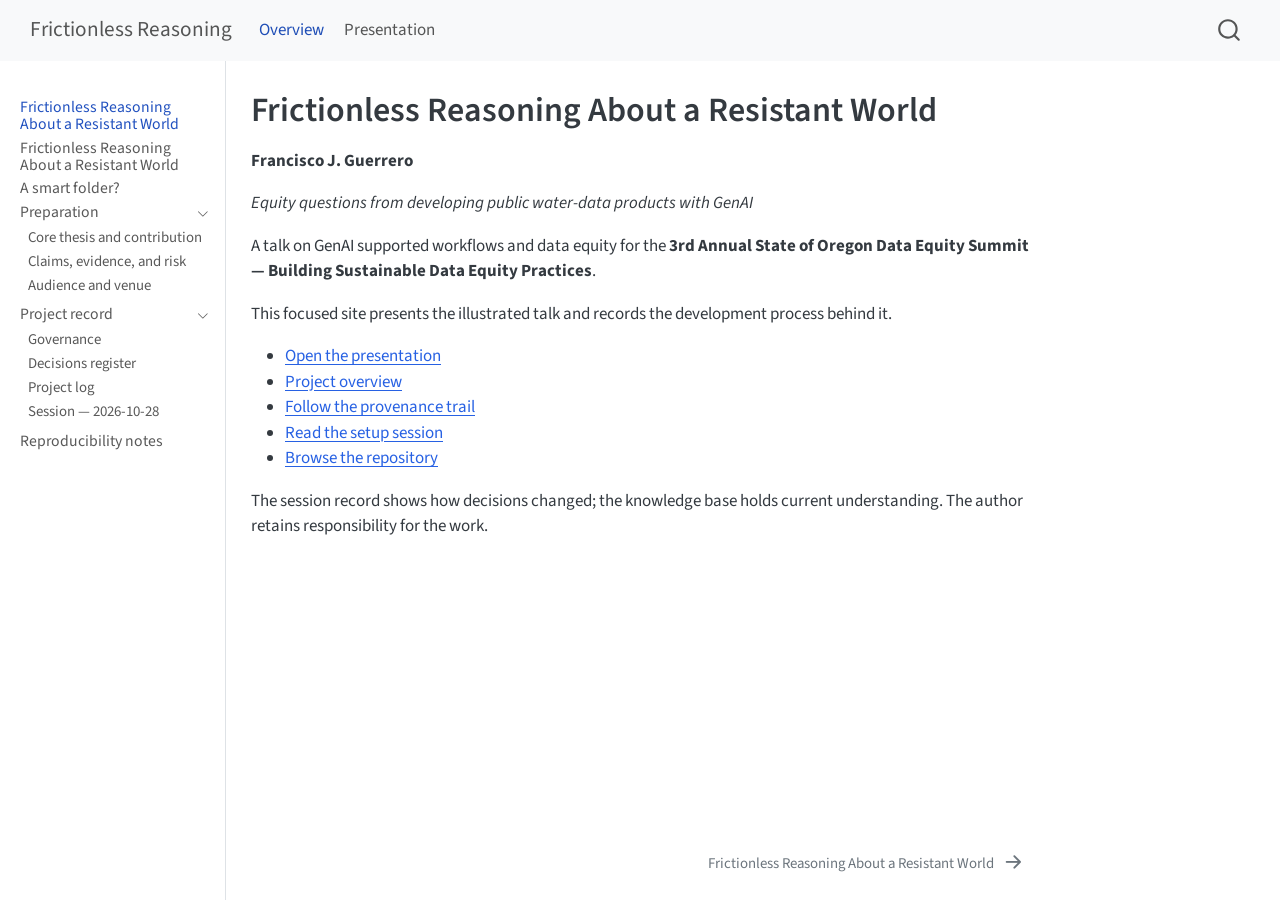
==== index.html @ cc3e52ff "Built site for gh-pages" ====
<!DOCTYPE html>
<html xmlns="http://www.w3.org/1999/xhtml" lang="en" xml:lang="en"><head>

<meta charset="utf-8">
<meta name="generator" content="quarto-1.10.18">

<meta name="viewport" content="width=device-width, initial-scale=1.0, user-scalable=yes">


<title>Frictionless Reasoning About a Resistant World – Frictionless Reasoning</title>
<style>
/* Default styles provided by pandoc.
** See https://pandoc.org/MANUAL.html#variables-for-html for config info.
*/
span.smallcaps{font-variant: small-caps;}
div.columns{display: flex; gap: 1.5em;}
div.column{flex: auto;}
@media screen {
div.columns{gap: min(4vw, 1.5em);}
div.column{overflow-x: auto;}
}
div.hanging-indent{margin-left: 1.5em; text-indent: -1.5em;}
ul.task-list{list-style: none;}
ul.task-list li input[type="checkbox"] {
  width: 0.8em;
  margin: 0 0.8em 0.2em -1em; /* quarto-specific, see https://github.com/quarto-dev/quarto-cli/issues/4556 */ 
  vertical-align: middle;
}
</style>


<script src="site_libs/quarto-nav/quarto-nav.js"></script>
<script src="site_libs/quarto-nav/headroom.min.js"></script>
<script src="site_libs/clipboard/clipboard.min.js"></script>
<script src="site_libs/quarto-search/autocomplete.umd.js"></script>
<script src="site_libs/quarto-search/fuse.min.js"></script>
<script src="site_libs/quarto-search/quarto-search.js"></script>
<meta name="quarto:offset" content="./">
<link href="./artifacts/talk/deck.html" rel="next">
<script src="site_libs/quarto-html/quarto.js" type="module"></script>
<script src="site_libs/quarto-html/tabsets/tabsets.js" type="module"></script>
<script src="site_libs/quarto-html/popper.min.js"></script>
<script src="site_libs/quarto-html/tippy.umd.min.js"></script>
<script src="site_libs/quarto-html/anchor.min.js"></script>
<link href="site_libs/quarto-html/tippy.css" rel="stylesheet">
<link href="site_libs/quarto-html/quarto-syntax-highlighting-64a204ab8560d761af7679ceaba22944.css" rel="stylesheet" id="quarto-text-highlighting-styles">
<script src="site_libs/bootstrap/bootstrap.min.js"></script>
<link href="site_libs/bootstrap/bootstrap-icons.css" rel="stylesheet">
<link href="site_libs/bootstrap/bootstrap-4e663f3a4ff1a491e18bd6a28adf0390.min.css" rel="stylesheet" append-hash="true" id="quarto-bootstrap" data-mode="light">
<script id="quarto-search-options" type="application/json">{
  "location": "navbar",
  "copy-button": false,
  "collapse-after": 3,
  "panel-placement": "end",
  "type": "overlay",
  "limit": 50,
  "keyboard-shortcut": [
    "f",
    "/",
    "s"
  ],
  "show-item-context": false,
  "language": {
    "search-no-results-text": "No results",
    "search-matching-documents-text": "matching documents",
    "search-copy-link-title": "Copy link to search",
    "search-hide-matches-text": "Hide additional matches",
    "search-more-match-text": "more match in this document",
    "search-more-matches-text": "more matches in this document",
    "search-clear-button-title": "Clear",
    "search-text-placeholder": "",
    "search-detached-cancel-button-title": "Cancel",
    "search-submit-button-title": "Submit",
    "search-label": "Search"
  }
}</script>


</head>

<body class="nav-sidebar docked nav-fixed quarto-light">

<div id="quarto-search-results"></div>
  <header id="quarto-header" class="headroom fixed-top">
    <nav class="navbar navbar-expand-lg " data-bs-theme="dark">
      <div class="navbar-container container-fluid">
      <div class="navbar-brand-container mx-auto">
    <a class="navbar-brand" href="./index.html">
    <span class="navbar-title">Frictionless Reasoning</span>
    </a>
  </div>
            <div id="quarto-search" class="" title="Search"></div>
          <button class="navbar-toggler" type="button" data-bs-toggle="collapse" data-bs-target="#navbarCollapse" aria-controls="navbarCollapse" role="menu" aria-expanded="false" aria-label="Toggle navigation" onclick="if (window.quartoToggleHeadroom) { window.quartoToggleHeadroom(); }">
  <span class="navbar-toggler-icon"></span>
</button>
          <div class="collapse navbar-collapse" id="navbarCollapse">
            <ul class="navbar-nav navbar-nav-scroll me-auto">
  <li class="nav-item">
    <a class="nav-link active" href="./index.html" aria-current="page"> 
<span class="menu-text">Overview</span></a>
  </li>  
  <li class="nav-item">
    <a class="nav-link" href="./artifacts/talk/deck.html"> 
<span class="menu-text">Presentation</span></a>
  </li>  
</ul>
          </div> <!-- /navcollapse -->
            <div class="quarto-navbar-tools">
</div>
      </div> <!-- /container-fluid -->
    </nav>
  <nav class="quarto-secondary-nav">
    <div class="container-fluid d-flex">
      <button type="button" class="quarto-btn-toggle btn" data-bs-toggle="collapse" role="button" data-bs-target=".quarto-sidebar-collapse-item" aria-controls="quarto-sidebar" aria-expanded="false" aria-label="Toggle sidebar navigation" onclick="if (window.quartoToggleHeadroom) { window.quartoToggleHeadroom(); }">
        <i class="bi bi-layout-text-sidebar-reverse"></i>
      </button>
        <nav class="quarto-page-breadcrumbs" aria-label="breadcrumb"><ol class="breadcrumb"><li class="breadcrumb-item"><a href="./index.html">Frictionless Reasoning About a Resistant World</a></li></ol></nav>
        <a class="flex-grow-1" role="navigation" data-bs-toggle="collapse" data-bs-target=".quarto-sidebar-collapse-item" aria-controls="quarto-sidebar" aria-expanded="false" aria-label="Toggle sidebar navigation" onclick="if (window.quartoToggleHeadroom) { window.quartoToggleHeadroom(); }">      
        </a>
    </div>
  </nav>
</header>
<!-- content -->
<div id="quarto-content" class="quarto-container page-columns page-rows-contents page-layout-article page-navbar">
<!-- sidebar -->
  <nav id="quarto-sidebar" class="sidebar collapse collapse-horizontal quarto-sidebar-collapse-item sidebar-navigation docked overflow-auto">
    <div class="sidebar-menu-container"> 
    <ul class="list-unstyled mt-1">
        <li class="sidebar-item">
  <div class="sidebar-item-container"> 
  <a href="./index.html" class="sidebar-item-text sidebar-link active">
 <span class="menu-text">Frictionless Reasoning About a Resistant World</span></a>
  </div>
</li>
        <li class="sidebar-item">
  <div class="sidebar-item-container"> 
  <a href="./artifacts/talk/deck.html" class="sidebar-item-text sidebar-link">
 <span class="menu-text">Frictionless Reasoning About a Resistant World</span></a>
  </div>
</li>
        <li class="sidebar-item">
  <div class="sidebar-item-container"> 
  <a href="./docs/smart-folder.html" class="sidebar-item-text sidebar-link">
 <span class="menu-text">A smart folder?</span></a>
  </div>
</li>
        <li class="sidebar-item sidebar-item-section">
      <div class="sidebar-item-container"> 
            <a class="sidebar-item-text sidebar-link text-start" data-bs-toggle="collapse" data-bs-target="#quarto-sidebar-section-1" role="navigation" aria-expanded="true">
 <span class="menu-text">Preparation</span></a>
          <a class="sidebar-item-toggle text-start" data-bs-toggle="collapse" data-bs-target="#quarto-sidebar-section-1" role="navigation" aria-expanded="true" aria-label="Toggle section">
            <i class="bi bi-chevron-right ms-2"></i>
          </a> 
      </div>
      <ul id="quarto-sidebar-section-1" class="collapse list-unstyled sidebar-section depth1 show">  
          <li class="sidebar-item">
  <div class="sidebar-item-container"> 
  <a href="./knowledge-base/01_core-thesis-and-contribution.html" class="sidebar-item-text sidebar-link">
 <span class="menu-text">Core thesis and contribution</span></a>
  </div>
</li>
          <li class="sidebar-item">
  <div class="sidebar-item-container"> 
  <a href="./knowledge-base/04_claims-evidence-risk-register.html" class="sidebar-item-text sidebar-link">
 <span class="menu-text">Claims, evidence, and risk</span></a>
  </div>
</li>
          <li class="sidebar-item">
  <div class="sidebar-item-container"> 
  <a href="./knowledge-base/08_audience-and-venue.html" class="sidebar-item-text sidebar-link">
 <span class="menu-text">Audience and venue</span></a>
  </div>
</li>
      </ul>
  </li>
        <li class="sidebar-item sidebar-item-section">
      <div class="sidebar-item-container"> 
            <a class="sidebar-item-text sidebar-link text-start" data-bs-toggle="collapse" data-bs-target="#quarto-sidebar-section-2" role="navigation" aria-expanded="true">
 <span class="menu-text">Project record</span></a>
          <a class="sidebar-item-toggle text-start" data-bs-toggle="collapse" data-bs-target="#quarto-sidebar-section-2" role="navigation" aria-expanded="true" aria-label="Toggle section">
            <i class="bi bi-chevron-right ms-2"></i>
          </a> 
      </div>
      <ul id="quarto-sidebar-section-2" class="collapse list-unstyled sidebar-section depth1 show">  
          <li class="sidebar-item">
  <div class="sidebar-item-container"> 
  <a href="./admin/governance.html" class="sidebar-item-text sidebar-link">
 <span class="menu-text">Governance</span></a>
  </div>
</li>
          <li class="sidebar-item">
  <div class="sidebar-item-container"> 
  <a href="./admin/decisions-register.html" class="sidebar-item-text sidebar-link">
 <span class="menu-text">Decisions register</span></a>
  </div>
</li>
          <li class="sidebar-item">
  <div class="sidebar-item-container"> 
  <a href="./admin/project-log.html" class="sidebar-item-text sidebar-link">
 <span class="menu-text">Project log</span></a>
  </div>
</li>
          <li class="sidebar-item">
  <div class="sidebar-item-container"> 
  <a href="./sessions/2026-10-28.html" class="sidebar-item-text sidebar-link">
 <span class="menu-text">Session — 2026-10-28</span></a>
  </div>
</li>
      </ul>
  </li>
        <li class="sidebar-item">
  <div class="sidebar-item-container"> 
  <a href="./docs/reproducibility-notes.html" class="sidebar-item-text sidebar-link">
 <span class="menu-text">Reproducibility notes</span></a>
  </div>
</li>
    </ul>
    </div>
</nav>
<div id="quarto-sidebar-glass" class="quarto-sidebar-collapse-item" data-bs-toggle="collapse" data-bs-target=".quarto-sidebar-collapse-item"></div>
<!-- margin-sidebar -->
    <div id="quarto-margin-sidebar" class="sidebar margin-sidebar zindex-bottom">
        
    </div>
<!-- main -->
<main class="content" id="quarto-document-content">

<header id="title-block-header" class="quarto-title-block default">
<div class="quarto-title">
<h1 class="title">Frictionless Reasoning About a Resistant World</h1>
</div>



<div class="quarto-title-meta">

    
  
    
  </div>
  


</header>


<p><strong>Francisco J. Guerrero</strong></p>
<p><em>Equity questions from developing public water-data products with GenAI</em></p>
<p>A talk on GenAI supported workflows and data equity for the <strong>3rd Annual State of Oregon Data Equity Summit — Building Sustainable Data Equity Practices</strong>.</p>
<p>This focused site presents the illustrated talk and records the development process behind it.</p>
<ul>
<li><a href="./artifacts/talk/deck.html">Open the presentation</a></li>
<li><a href="https://github.com/OregonWater/gen_ai_workflows_data_equity/blob/main/docs/project-overview.md">Project overview</a></li>
<li><a href="./admin/governance.html">Follow the provenance trail</a></li>
<li><a href="https://github.com/OregonWater/gen_ai_workflows_data_equity/blob/main/sessions/2026-10-12.md">Read the setup session</a></li>
<li><a href="https://github.com/OregonWater/gen_ai_workflows_data_equity">Browse the repository</a></li>
</ul>
<p>The session record shows how decisions changed; the knowledge base holds current understanding. The author retains responsibility for the work.</p>



</main> <!-- /main -->
<script id="quarto-html-after-body" type="application/javascript">
  window.document.addEventListener("DOMContentLoaded", function (event) {
    const icon = "";
    const anchorJS = new window.AnchorJS();
    anchorJS.options = {
      placement: 'right',
      icon: icon
    };
    anchorJS.add('.anchored');
    const isCodeAnnotation = (el) => {
      for (const clz of el.classList) {
        if (clz.startsWith('code-annotation-')) {                     
          return true;
        }
      }
      return false;
    }
    const onCopySuccess = function(e) {
      // button target
      const button = e.trigger;
      // don't keep focus
      button.blur();
      // flash "checked"
      button.classList.add('code-copy-button-checked');
      var currentTitle = button.getAttribute("title");
      button.setAttribute("title", "Copied!");
      let tooltip;
      if (window.bootstrap) {
        button.setAttribute("data-bs-toggle", "tooltip");
        button.setAttribute("data-bs-placement", "left");
        button.setAttribute("data-bs-title", "Copied!");
        tooltip = new bootstrap.Tooltip(button, 
          { trigger: "manual", 
            customClass: "code-copy-button-tooltip",
            offset: [0, -8]});
        tooltip.show();    
      }
      setTimeout(function() {
        if (tooltip) {
          tooltip.hide();
          button.removeAttribute("data-bs-title");
          button.removeAttribute("data-bs-toggle");
          button.removeAttribute("data-bs-placement");
        }
        button.setAttribute("title", currentTitle);
        button.classList.remove('code-copy-button-checked');
      }, 1000);
      // clear code selection
      e.clearSelection();
    }
    const getTextToCopy = function(trigger) {
      const outerScaffold = trigger.parentElement.cloneNode(true);
      const codeEl = outerScaffold.querySelector('code');
      for (const childEl of codeEl.children) {
        if (isCodeAnnotation(childEl)) {
          childEl.remove();
        }
      }
      return codeEl.innerText;
    }
    const clipboard = new window.ClipboardJS('.code-copy-button:not([data-in-quarto-modal])', {
      text: getTextToCopy
    });
    clipboard.on('success', onCopySuccess);
    if (window.document.getElementById('quarto-embedded-source-code-modal')) {
      const clipboardModal = new window.ClipboardJS('.code-copy-button[data-in-quarto-modal]', {
        text: getTextToCopy,
        container: window.document.getElementById('quarto-embedded-source-code-modal')
      });
      clipboardModal.on('success', onCopySuccess);
    }
      var localhostRegex = new RegExp(/^(?:http|https):\/\/localhost\:?[0-9]*\//);
      var mailtoRegex = new RegExp(/^mailto:/);
        var filterRegex = new RegExp("https:\/\/oregonwater\.github\.io\/gen_ai_workflows_data_equity\/");
      var isInternal = (href) => {
          return filterRegex.test(href) || localhostRegex.test(href) || mailtoRegex.test(href);
      }
      // Inspect non-navigation links and adorn them if external
     var links = window.document.querySelectorAll('a[href]:not(.nav-link):not(.navbar-brand):not(.toc-action):not(.sidebar-link):not(.sidebar-item-toggle):not(.pagination-link):not(.no-external):not([aria-hidden]):not(.dropdown-item):not(.quarto-navigation-tool):not(.about-link)');
      for (var i=0; i<links.length; i++) {
        const link = links[i];
        if (!isInternal(link.href)) {
          // undo the damage that might have been done by quarto-nav.js in the case of
          // links that we want to consider external
          if (link.dataset.originalHref !== undefined) {
            link.href = link.dataset.originalHref;
          }
        }
      }
    function tippyHover(el, contentFn, onTriggerFn, onUntriggerFn) {
      const config = {
        allowHTML: true,
        maxWidth: 500,
        delay: 100,
        arrow: false,
        appendTo: function(el) {
            return el.parentElement;
        },
        interactive: true,
        interactiveBorder: 10,
        theme: 'quarto',
        placement: 'bottom-start',
      };
      if (contentFn) {
        config.content = contentFn;
      }
      if (onTriggerFn) {
        config.onTrigger = onTriggerFn;
      }
      if (onUntriggerFn) {
        config.onUntrigger = onUntriggerFn;
      }
      window.tippy(el, config); 
    }
    const noterefs = window.document.querySelectorAll('a[role="doc-noteref"]');
    for (var i=0; i<noterefs.length; i++) {
      const ref = noterefs[i];
      tippyHover(ref, function() {
        // use id or data attribute instead here
        let href = ref.getAttribute('data-footnote-href') || ref.getAttribute('href');
        try { href = new URL(href).hash; } catch {}
        const id = href.replace(/^#\/?/, "");
        const note = window.document.getElementById(id);
        if (note) {
          return note.innerHTML;
        } else {
          return "";
        }
      });
    }
    const xrefs = window.document.querySelectorAll('a.quarto-xref');
    const processXRef = (id, note) => {
      // Strip column container classes
      const stripColumnClz = (el) => {
        el.classList.remove("page-full", "page-columns");
        if (el.children) {
          for (const child of el.children) {
            stripColumnClz(child);
          }
        }
      }
      stripColumnClz(note)
      if (id === null || id.startsWith('sec-')) {
        // Special case sections, only their first couple elements
        const container = document.createElement("div");
        if (note.children && note.children.length > 2) {
          container.appendChild(note.children[0].cloneNode(true));
          for (let i = 1; i < note.children.length; i++) {
            const child = note.children[i];
            if (child.tagName === "P" && child.innerText === "") {
              continue;
            } else {
              container.appendChild(child.cloneNode(true));
              break;
            }
          }
          if (window.Quarto?.typesetMath) {
            window.Quarto.typesetMath(container);
          }
          return container.innerHTML
        } else {
          if (window.Quarto?.typesetMath) {
            window.Quarto.typesetMath(note);
          }
          return note.innerHTML;
        }
      } else {
        // Remove any anchor links if they are present
        const anchorLink = note.querySelector('a.anchorjs-link');
        if (anchorLink) {
          anchorLink.remove();
        }
        if (window.Quarto?.typesetMath) {
          window.Quarto.typesetMath(note);
        }
        if (note.classList.contains("callout")) {
          return note.outerHTML;
        } else {
          return note.innerHTML;
        }
      }
    }
    for (var i=0; i<xrefs.length; i++) {
      const xref = xrefs[i];
      tippyHover(xref, undefined, function(instance) {
        instance.disable();
        let url = xref.getAttribute('href');
        let hash = undefined; 
        if (url.startsWith('#')) {
          hash = url;
        } else {
          try { hash = new URL(url).hash; } catch {}
        }
        if (hash) {
          const id = hash.replace(/^#\/?/, "");
          const note = window.document.getElementById(id);
          if (note !== null) {
            try {
              const html = processXRef(id, note.cloneNode(true));
              instance.setContent(html);
            } finally {
              instance.enable();
              instance.show();
            }
          } else {
            // See if we can fetch this
            fetch(url.split('#')[0])
            .then(res => res.text())
            .then(html => {
              const parser = new DOMParser();
              const htmlDoc = parser.parseFromString(html, "text/html");
              const note = htmlDoc.getElementById(id);
              if (note !== null) {
                const html = processXRef(id, note);
                instance.setContent(html);
              } 
            }).finally(() => {
              instance.enable();
              instance.show();
            });
          }
        } else {
          // See if we can fetch a full url (with no hash to target)
          // This is a special case and we should probably do some content thinning / targeting
          fetch(url)
          .then(res => res.text())
          .then(html => {
            const parser = new DOMParser();
            const htmlDoc = parser.parseFromString(html, "text/html");
            const note = htmlDoc.querySelector('main.content');
            if (note !== null) {
              // This should only happen for chapter cross references
              // (since there is no id in the URL)
              // remove the first header
              if (note.children.length > 0 && note.children[0].tagName === "HEADER") {
                note.children[0].remove();
              }
              const html = processXRef(null, note);
              instance.setContent(html);
            } 
          }).finally(() => {
            instance.enable();
            instance.show();
          });
        }
      }, function(instance) {
      });
    }
        let selectedAnnoteEl;
        const selectorForAnnotation = ( cell, annotation) => {
          let cellAttr = 'data-code-cell="' + cell + '"';
          let lineAttr = 'data-code-annotation="' +  annotation + '"';
          const selector = 'span[' + cellAttr + '][' + lineAttr + ']';
          return selector;
        }
        const selectCodeLines = (annoteEl) => {
          const doc = window.document;
          const targetCell = annoteEl.getAttribute("data-target-cell");
          const targetAnnotation = annoteEl.getAttribute("data-target-annotation");
          const annoteSpan = window.document.querySelector(selectorForAnnotation(targetCell, targetAnnotation));
          const lines = annoteSpan.getAttribute("data-code-lines").split(",");
          const lineIds = lines.map((line) => {
            return targetCell + "-" + line;
          })
          let top = null;
          let height = null;
          let parent = null;
          if (lineIds.length > 0) {
              //compute the position of the single el (top and bottom and make a div)
              const el = window.document.getElementById(lineIds[0]);
              top = el.offsetTop;
              height = el.offsetHeight;
              parent = el.parentElement.parentElement;
            if (lineIds.length > 1) {
              const lastEl = window.document.getElementById(lineIds[lineIds.length - 1]);
              const bottom = lastEl.offsetTop + lastEl.offsetHeight;
              height = bottom - top;
            }
            if (top !== null && height !== null && parent !== null) {
              // cook up a div (if necessary) and position it 
              let div = window.document.getElementById("code-annotation-line-highlight");
              if (div === null) {
                div = window.document.createElement("div");
                div.setAttribute("id", "code-annotation-line-highlight");
                div.style.position = 'absolute';
                parent.appendChild(div);
              }
              div.style.top = top - 2 + "px";
              div.style.height = height + 4 + "px";
              div.style.left = 0;
              let gutterDiv = window.document.getElementById("code-annotation-line-highlight-gutter");
              if (gutterDiv === null) {
                gutterDiv = window.document.createElement("div");
                gutterDiv.setAttribute("id", "code-annotation-line-highlight-gutter");
                gutterDiv.style.position = 'absolute';
                const codeCell = window.document.getElementById(targetCell);
                const gutter = codeCell.querySelector('.code-annotation-gutter');
                gutter.appendChild(gutterDiv);
              }
              gutterDiv.style.top = top - 2 + "px";
              gutterDiv.style.height = height + 4 + "px";
            }
            selectedAnnoteEl = annoteEl;
          }
        };
        const unselectCodeLines = () => {
          const elementsIds = ["code-annotation-line-highlight", "code-annotation-line-highlight-gutter"];
          elementsIds.forEach((elId) => {
            const div = window.document.getElementById(elId);
            if (div) {
              div.remove();
            }
          });
          selectedAnnoteEl = undefined;
        };
          // Handle positioning of the toggle
      window.addEventListener(
        "resize",
        throttle(() => {
          elRect = undefined;
          if (selectedAnnoteEl) {
            selectCodeLines(selectedAnnoteEl);
          }
        }, 10)
      );
      function throttle(fn, ms) {
      let throttle = false;
      let timer;
        return (...args) => {
          if(!throttle) { // first call gets through
              fn.apply(this, args);
              throttle = true;
          } else { // all the others get throttled
              if(timer) clearTimeout(timer); // cancel #2
              timer = setTimeout(() => {
                fn.apply(this, args);
                timer = throttle = false;
              }, ms);
          }
        };
      }
        // Attach click handler to the DT
        const annoteDls = window.document.querySelectorAll('dt[data-target-cell]');
        for (const annoteDlNode of annoteDls) {
          annoteDlNode.addEventListener('click', (event) => {
            const clickedEl = event.target;
            if (clickedEl !== selectedAnnoteEl) {
              unselectCodeLines();
              const activeEl = window.document.querySelector('dt[data-target-cell].code-annotation-active');
              if (activeEl) {
                activeEl.classList.remove('code-annotation-active');
              }
              selectCodeLines(clickedEl);
              clickedEl.classList.add('code-annotation-active');
            } else {
              // Unselect the line
              unselectCodeLines();
              clickedEl.classList.remove('code-annotation-active');
            }
          });
        }
    const findCites = (el) => {
      const parentEl = el.parentElement;
      if (parentEl) {
        const cites = parentEl.dataset.cites;
        if (cites) {
          return {
            el,
            cites: cites.split(' ')
          };
        } else {
          return findCites(el.parentElement)
        }
      } else {
        return undefined;
      }
    };
    var bibliorefs = window.document.querySelectorAll('a[role="doc-biblioref"]');
    for (var i=0; i<bibliorefs.length; i++) {
      const ref = bibliorefs[i];
      const citeInfo = findCites(ref);
      if (citeInfo) {
        tippyHover(citeInfo.el, function() {
          var popup = window.document.createElement('div');
          citeInfo.cites.forEach(function(cite) {
            var citeDiv = window.document.createElement('div');
            citeDiv.classList.add('hanging-indent');
            citeDiv.classList.add('csl-entry');
            var biblioDiv = window.document.getElementById('ref-' + cite);
            if (biblioDiv) {
              citeDiv.innerHTML = biblioDiv.innerHTML;
            }
            popup.appendChild(citeDiv);
          });
          return popup.innerHTML;
        });
      }
    }
  });
  </script>
<nav class="page-navigation">
  <div class="nav-page nav-page-previous">
  </div>
  <div class="nav-page nav-page-next">
      <a href="./artifacts/talk/deck.html" class="pagination-link" aria-label="Frictionless Reasoning About a Resistant World">
        <span class="nav-page-text">Frictionless Reasoning About a Resistant World</span> <i class="bi bi-arrow-right-short"></i>
      </a>
  </div>
</nav>
</div> <!-- /content -->




</body></html>
---- site_libs/quarto-html/tippy.css ----
.tippy-box[data-animation=fade][data-state=hidden]{opacity:0}[data-tippy-root]{max-width:calc(100vw - 10px)}.tippy-box{position:relative;background-color:#333;color:#fff;border-radius:4px;font-size:14px;line-height:1.4;white-space:normal;outline:0;transition-property:transform,visibility,opacity}.tippy-box[data-placement^=top]>.tippy-arrow{bottom:0}.tippy-box[data-placement^=top]>.tippy-arrow:before{bottom:-7px;left:0;border-width:8px 8px 0;border-top-color:initial;transform-origin:center top}.tippy-box[data-placement^=bottom]>.tippy-arrow{top:0}.tippy-box[data-placement^=bottom]>.tippy-arrow:before{top:-7px;left:0;border-width:0 8px 8px;border-bottom-color:initial;transform-origin:center bottom}.tippy-box[data-placement^=left]>.tippy-arrow{right:0}.tippy-box[data-placement^=left]>.tippy-arrow:before{border-width:8px 0 8px 8px;border-left-color:initial;right:-7px;transform-origin:center left}.tippy-box[data-placement^=right]>.tippy-arrow{left:0}.tippy-box[data-placement^=right]>.tippy-arrow:before{left:-7px;border-width:8px 8px 8px 0;border-right-color:initial;transform-origin:center right}.tippy-box[data-inertia][data-state=visible]{transition-timing-function:cubic-bezier(.54,1.5,.38,1.11)}.tippy-arrow{width:16px;height:16px;color:#333}.tippy-arrow:before{content:"";position:absolute;border-color:transparent;border-style:solid}.tippy-content{position:relative;padding:5px 9px;z-index:1}
---- site_libs/quarto-html/quarto-syntax-highlighting-64a204ab8560d761af7679ceaba22944.css ----
/* quarto syntax highlight colors */
:root {
  --quarto-hl-ot-color: #003B4F;
  --quarto-hl-at-color: #657422;
  --quarto-hl-ss-color: #20794D;
  --quarto-hl-an-color: #5E5E5E;
  --quarto-hl-fu-color: #4758AB;
  --quarto-hl-st-color: #20794D;
  --quarto-hl-cf-color: #003B4F;
  --quarto-hl-op-color: #5E5E5E;
  --quarto-hl-er-color: #AD0000;
  --quarto-hl-bn-color: #AD0000;
  --quarto-hl-al-color: #AD0000;
  --quarto-hl-va-color: #111111;
  --quarto-hl-bu-color: inherit;
  --quarto-hl-ex-color: inherit;
  --quarto-hl-pp-color: #AD0000;
  --quarto-hl-in-color: #5E5E5E;
  --quarto-hl-vs-color: #20794D;
  --quarto-hl-wa-color: #5E5E5E;
  --quarto-hl-do-color: #5E5E5E;
  --quarto-hl-im-color: #00769E;
  --quarto-hl-ch-color: #20794D;
  --quarto-hl-dt-color: #AD0000;
  --quarto-hl-fl-color: #AD0000;
  --quarto-hl-co-color: #5E5E5E;
  --quarto-hl-cv-color: #5E5E5E;
  --quarto-hl-cn-color: #8f5902;
  --quarto-hl-sc-color: #5E5E5E;
  --quarto-hl-dv-color: #AD0000;
  --quarto-hl-kw-color: #003B4F;
}

/* other quarto variables */
:root {
  --quarto-font-monospace: SFMono-Regular, Menlo, Monaco, Consolas, "Liberation Mono", "Courier New", monospace;
}

/* syntax highlight based on Pandoc's rules */
pre > code.sourceCode > span {
  color: #003B4F;
}

code.sourceCode > span {
  color: #003B4F;
}

div.sourceCode,
div.sourceCode pre.sourceCode {
  color: #003B4F;
}

/* Normal */
code span {
  color: #003B4F;
}

/* Alert */
code span.al {
  color: #AD0000;
  font-style: inherit;
}

/* Annotation */
code span.an {
  color: #5E5E5E;
  font-style: inherit;
}

/* Attribute */
code span.at {
  color: #657422;
  font-style: inherit;
}

/* BaseN */
code span.bn {
  color: #AD0000;
  font-style: inherit;
}

/* BuiltIn */
code span.bu {
  font-style: inherit;
}

/* ControlFlow */
code span.cf {
  color: #003B4F;
  font-weight: bold;
  font-style: inherit;
}

/* Char */
code span.ch {
  color: #20794D;
  font-style: inherit;
}

/* Constant */
code span.cn {
  color: #8f5902;
  font-style: inherit;
}

/* Comment */
code span.co {
  color: #5E5E5E;
  font-style: inherit;
}

/* CommentVar */
code span.cv {
  color: #5E5E5E;
  font-style: italic;
}

/* Documentation */
code span.do {
  color: #5E5E5E;
  font-style: italic;
}

/* DataType */
code span.dt {
  color: #AD0000;
  font-style: inherit;
}

/* DecVal */
code span.dv {
  color: #AD0000;
  font-style: inherit;
}

/* Error */
code span.er {
  color: #AD0000;
  font-style: inherit;
}

/* Extension */
code span.ex {
  font-style: inherit;
}

/* Float */
code span.fl {
  color: #AD0000;
  font-style: inherit;
}

/* Function */
code span.fu {
  color: #4758AB;
  font-style: inherit;
}

/* Import */
code span.im {
  color: #00769E;
  font-style: inherit;
}

/* Information */
code span.in {
  color: #5E5E5E;
  font-style: inherit;
}

/* Keyword */
code span.kw {
  color: #003B4F;
  font-weight: bold;
  font-style: inherit;
}

/* Operator */
code span.op {
  color: #5E5E5E;
  font-style: inherit;
}

/* Other */
code span.ot {
  color: #003B4F;
  font-style: inherit;
}

/* Preprocessor */
code span.pp {
  color: #AD0000;
  font-style: inherit;
}

/* SpecialChar */
code span.sc {
  color: #5E5E5E;
  font-style: inherit;
}

/* SpecialString */
code span.ss {
  color: #20794D;
  font-style: inherit;
}

/* String */
code span.st {
  color: #20794D;
  font-style: inherit;
}

/* Variable */
code span.va {
  color: #111111;
  font-style: inherit;
}

/* VerbatimString */
code span.vs {
  color: #20794D;
  font-style: inherit;
}

/* Warning */
code span.wa {
  color: #5E5E5E;
  font-style: italic;
}

.prevent-inlining {
  content: "</";
}

/*# sourceMappingURL=9d8d5bb603a83b8298b89080a598c93b.css.map */
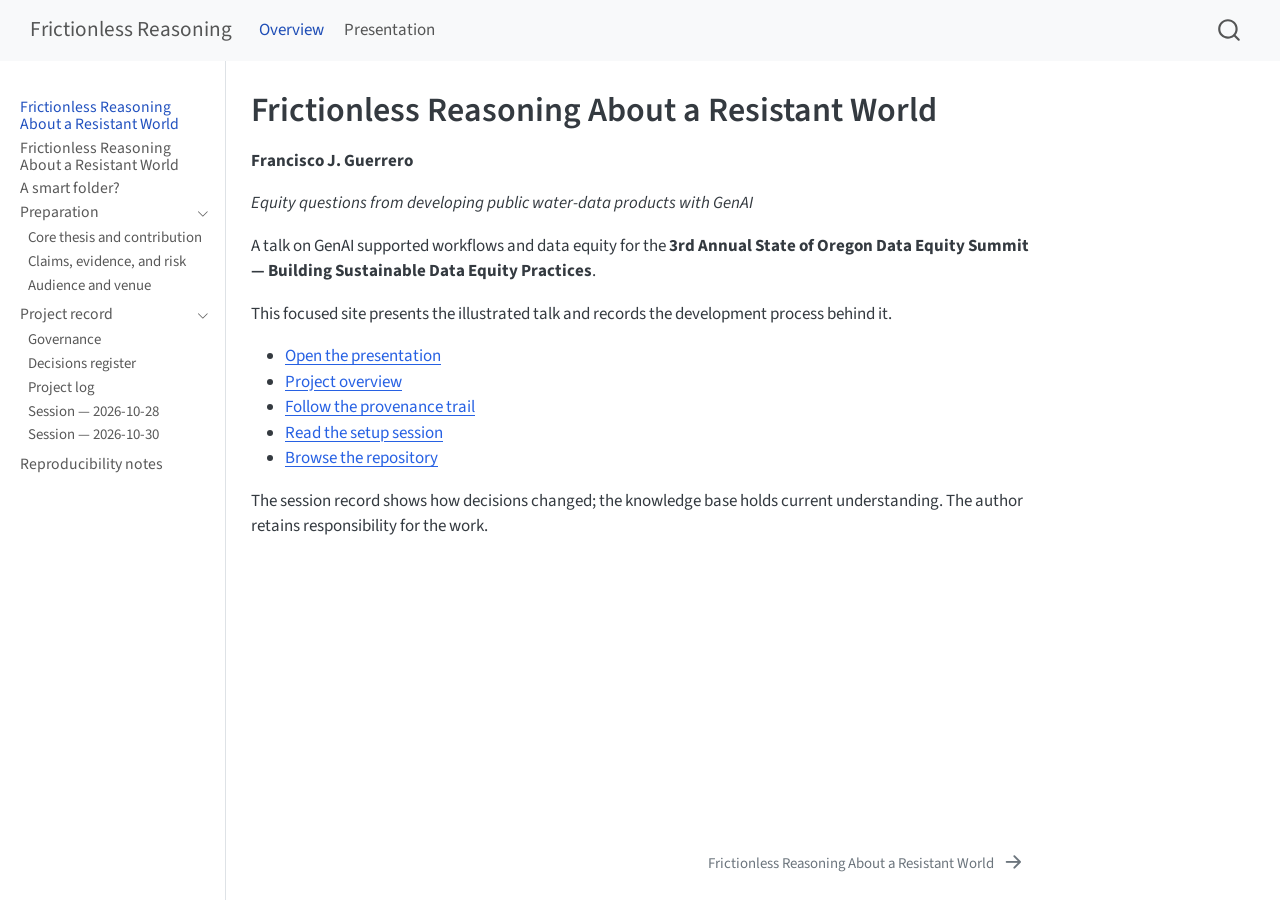
==== commit 5a5be34a: "Built site for gh-pages" ====
--- a/index.html
+++ b/index.html
@@ -204,6 +204,12 @@
   <div class="sidebar-item-container"> 
   <a href="./sessions/2026-10-28.html" class="sidebar-item-text sidebar-link">
  <span class="menu-text">Session — 2026-10-28</span></a>
+  </div>
+</li>
+          <li class="sidebar-item">
+  <div class="sidebar-item-container"> 
+  <a href="./sessions/2026-10-30.html" class="sidebar-item-text sidebar-link">
+ <span class="menu-text">Session — 2026-10-30</span></a>
   </div>
 </li>
       </ul>
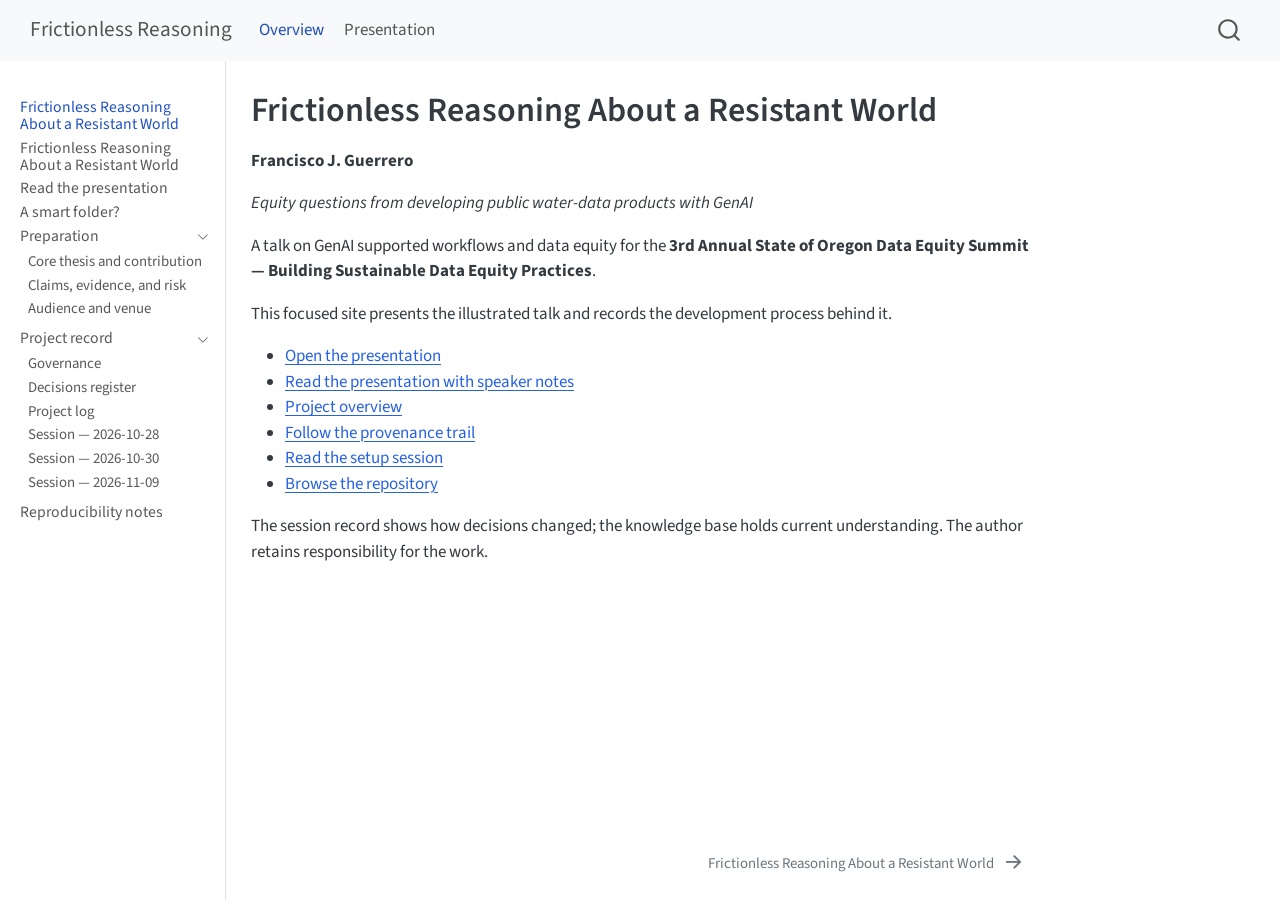
==== commit d4480f70: "Built site for gh-pages" ====
--- a/index.html
+++ b/index.html
@@ -140,6 +140,12 @@
 </li>
         <li class="sidebar-item">
   <div class="sidebar-item-container"> 
+  <a href="./artifacts/talk/read.html" class="sidebar-item-text sidebar-link">
+ <span class="menu-text">Read the presentation</span></a>
+  </div>
+</li>
+        <li class="sidebar-item">
+  <div class="sidebar-item-container"> 
   <a href="./docs/smart-folder.html" class="sidebar-item-text sidebar-link">
  <span class="menu-text">A smart folder?</span></a>
   </div>
@@ -212,6 +218,12 @@
  <span class="menu-text">Session — 2026-10-30</span></a>
   </div>
 </li>
+          <li class="sidebar-item">
+  <div class="sidebar-item-container"> 
+  <a href="./sessions/2026-11-09.html" class="sidebar-item-text sidebar-link">
+ <span class="menu-text">Session — 2026-11-09</span></a>
+  </div>
+</li>
       </ul>
   </li>
         <li class="sidebar-item">
@@ -256,6 +268,7 @@
 <p>This focused site presents the illustrated talk and records the development process behind it.</p>
 <ul>
 <li><a href="./artifacts/talk/deck.html">Open the presentation</a></li>
+<li><a href="./artifacts/talk/read.html">Read the presentation with speaker notes</a></li>
 <li><a href="https://github.com/OregonWater/gen_ai_workflows_data_equity/blob/main/docs/project-overview.md">Project overview</a></li>
 <li><a href="./admin/governance.html">Follow the provenance trail</a></li>
 <li><a href="https://github.com/OregonWater/gen_ai_workflows_data_equity/blob/main/sessions/2026-10-12.md">Read the setup session</a></li>
